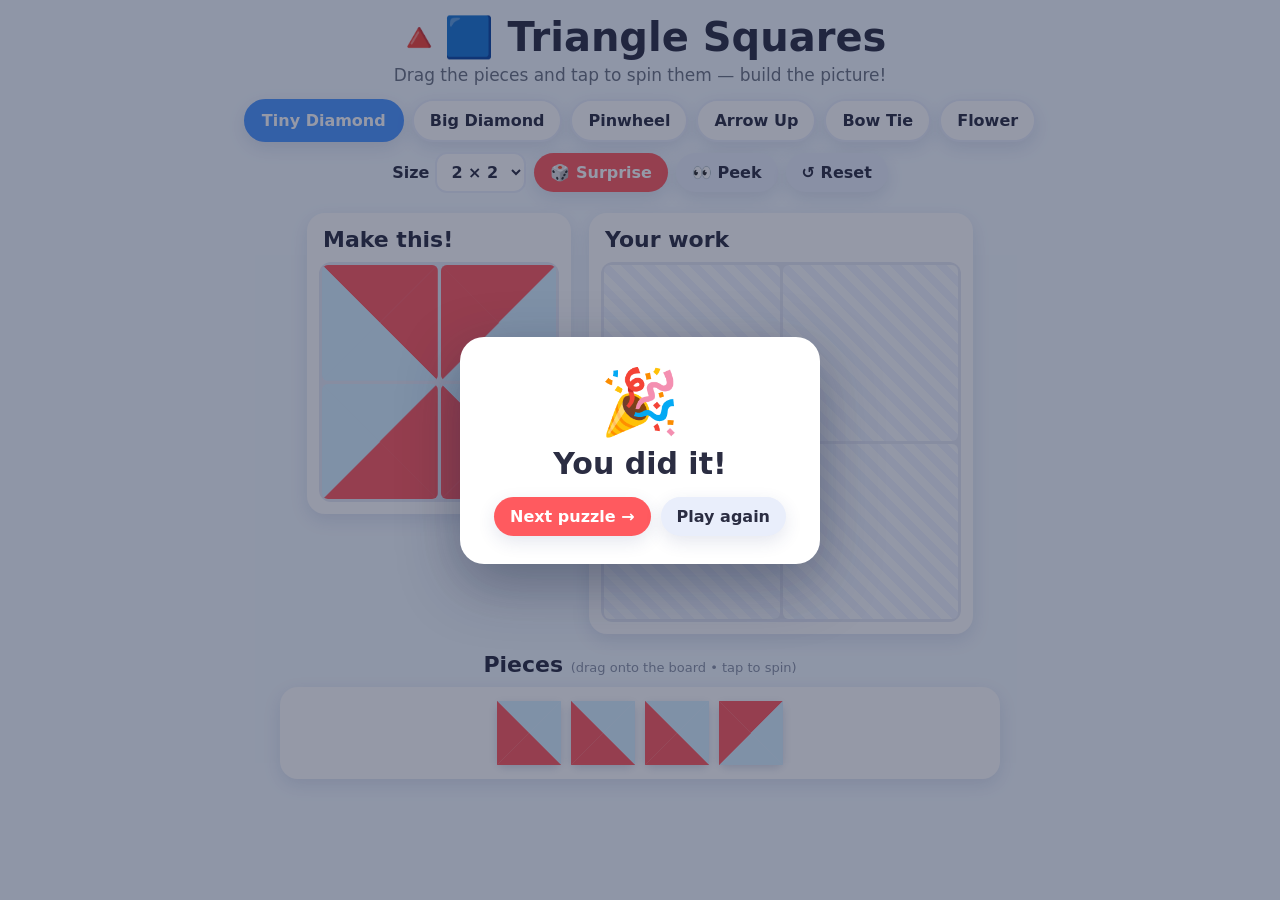
==== index.html @ a3f80c97 "Add Triangle Squares: kids puzzle web app A web app where kids build a target picture out of square " ====
<!DOCTYPE html>
<html lang="en">
<head>
  <meta charset="UTF-8" />
  <meta name="viewport" content="width=device-width, initial-scale=1.0, maximum-scale=1.0, user-scalable=no" />
  <title>Triangle Squares — Shape Builder</title>
  <link rel="stylesheet" href="styles.css" />
</head>
<body>
  <header class="topbar">
    <h1>🔺🟦 Triangle Squares</h1>
    <p class="tagline">Drag the pieces and tap to spin them — build the picture!</p>
  </header>

  <nav class="controls">
    <div class="control-group" id="levelButtons" aria-label="Choose a puzzle"></div>
    <div class="control-group">
      <label class="size-pick">
        Size
        <select id="sizeSelect">
          <option value="2">2 × 2</option>
          <option value="3" selected>3 × 3</option>
          <option value="4">4 × 4</option>
        </select>
      </label>
      <button id="surpriseBtn" class="btn btn-fun">🎲 Surprise</button>
      <button id="peekBtn" class="btn btn-soft" aria-pressed="false">👀 Peek</button>
      <button id="resetBtn" class="btn btn-soft">↺ Reset</button>
    </div>
  </nav>

  <main class="play-area">
    <section class="panel">
      <h2>Make this!</h2>
      <div id="targetGrid" class="grid target" aria-label="Target picture"></div>
    </section>

    <section class="panel">
      <h2>Your work</h2>
      <div id="boardGrid" class="grid board" aria-label="Your board"></div>
    </section>
  </main>

  <section class="tray-wrap">
    <h2>Pieces <span class="hint-text">(drag onto the board • tap to spin)</span></h2>
    <div id="tray" class="tray" aria-label="Pieces tray"></div>
  </section>

  <!-- Win celebration overlay -->
  <div id="winOverlay" class="win-overlay" hidden>
    <div class="win-card">
      <div class="win-emoji">🎉</div>
      <h2>You did it!</h2>
      <p id="winLevelName"></p>
      <div class="win-actions">
        <button id="nextBtn" class="btn btn-fun">Next puzzle →</button>
        <button id="playAgainBtn" class="btn btn-soft">Play again</button>
      </div>
    </div>
  </div>

  <!-- Floating drag layer -->
  <div id="dragLayer" class="drag-layer" aria-hidden="true"></div>

  <script src="levels.js"></script>
  <script src="app.js"></script>
</body>
</html>
---- styles.css ----
/* ===========================================================================
 * styles.css — kid-friendly, big-touch-targets, responsive
 * ========================================================================= */
:root {
  --bg: #f3f9ff;
  --panel: #ffffff;
  --ink: #2b2d42;
  --accent: #4d96ff;
  --fun: #ff5a5f;
  --soft: #e9eefb;
  --cell-line: #e6e9f5;
  --radius: 18px;
  --shadow: 0 6px 18px rgba(40, 60, 120, .12);
}

* { box-sizing: border-box; }

html, body {
  margin: 0;
  padding: 0;
  background: var(--bg);
  color: var(--ink);
  font-family: "Comic Sans MS", "Baloo 2", "Segoe UI", system-ui, sans-serif;
  -webkit-tap-highlight-color: transparent;
  touch-action: manipulation;
}

.topbar {
  text-align: center;
  padding: 14px 12px 4px;
}
.topbar h1 { margin: 0; font-size: clamp(24px, 5vw, 40px); }
.tagline { margin: 4px 0 0; color: #6b7280; font-size: clamp(13px, 2.6vw, 17px); }

/* ---- controls ---- */
.controls {
  display: flex;
  flex-wrap: wrap;
  gap: 10px 18px;
  justify-content: center;
  align-items: center;
  padding: 10px 12px;
}
.control-group { display: flex; flex-wrap: wrap; gap: 8px; align-items: center; }

.btn {
  border: none;
  border-radius: 999px;
  padding: 10px 16px;
  font-size: 16px;
  font-weight: 700;
  font-family: inherit;
  cursor: pointer;
  box-shadow: var(--shadow);
  transition: transform .08s ease, filter .12s ease;
}
.btn:active { transform: translateY(1px) scale(.97); }
.btn-fun  { background: var(--fun);   color: #fff; }
.btn-soft { background: var(--soft);  color: var(--ink); }
.btn-level { background: #fff; color: var(--ink); border: 2px solid var(--soft); }
.btn-level.active { background: var(--accent); color: #fff; border-color: var(--accent); }
.btn[aria-pressed="true"] { background: var(--accent); color: #fff; }

.size-pick { font-weight: 700; display: flex; align-items: center; gap: 6px; }
#sizeSelect {
  font-family: inherit; font-size: 16px; font-weight: 700;
  padding: 8px 10px; border-radius: 12px; border: 2px solid var(--soft);
  background: #fff; color: var(--ink);
}

/* ---- play area ---- */
.play-area {
  display: flex;
  flex-wrap: wrap;
  gap: 18px;
  justify-content: center;
  align-items: flex-start;
  padding: 10px 12px;
}
.panel {
  background: var(--panel);
  border-radius: var(--radius);
  box-shadow: var(--shadow);
  padding: 12px;
}
.panel h2, .tray-wrap h2 {
  margin: 2px 4px 10px;
  font-size: clamp(16px, 3vw, 22px);
}
.hint-text { font-size: 13px; color: #8a93a6; font-weight: 400; }

/* ---- grids ---- */
.grid {
  display: grid;
  gap: 3px;
  background: var(--cell-line);
  border-radius: 12px;
  padding: 3px;
  width: min(86vw, 360px);
  aspect-ratio: 1 / 1;
}
.target { width: min(60vw, 240px); }

.cell {
  position: relative;
  background: var(--cream);
  border-radius: 6px;
  overflow: hidden;
  aspect-ratio: 1 / 1;
}
.board .cell { background: #fbfdff; outline: 2px dashed transparent; }
.board .cell.empty { background: repeating-linear-gradient(45deg, #fbfdff, #fbfdff 8px, #f1f5ff 8px, #f1f5ff 16px); }
.board .cell.drop-hover { outline: 3px solid var(--accent); outline-offset: -3px; }
.board .cell.correct::after {
  content: "✓";
  position: absolute; top: 2px; right: 4px;
  font-size: 12px; color: #1c9c4d; font-weight: 900;
  text-shadow: 0 0 3px #fff, 0 0 3px #fff;
}

/* ghost overlay for "peek" */
.cell .peek-ghost { position: absolute; inset: 0; opacity: .28; pointer-events: none; }

/* ---- piece tile ---- */
.tile {
  width: 100%; height: 100%;
  display: block;
  cursor: grab;
  user-select: none;
  -webkit-user-select: none;
  touch-action: none;
}
.tile.dragging-src { opacity: .25; }
.tile.pop { animation: pop .22s ease; }
@keyframes pop {
  0% { transform: scale(1); }
  50% { transform: scale(1.16); }
  100% { transform: scale(1); }
}
.tile svg { width: 100%; height: 100%; display: block; }

/* ---- tray ---- */
.tray-wrap { padding: 6px 12px 28px; text-align: center; }
.tray {
  display: flex;
  flex-wrap: wrap;
  gap: 10px;
  justify-content: center;
  align-items: center;
  min-height: 90px;
  background: var(--panel);
  border-radius: var(--radius);
  box-shadow: var(--shadow);
  padding: 14px;
  margin: 0 auto;
  max-width: 720px;
}
.tray.drop-hover { outline: 3px solid var(--accent); outline-offset: -3px; }
.tray .tile {
  width: 64px; height: 64px;
  border-radius: 8px;
  box-shadow: 0 3px 8px rgba(40,60,120,.18);
}
.tray-empty { color: #9aa3b5; font-weight: 700; }

/* ---- drag layer ---- */
.drag-layer { position: fixed; inset: 0; pointer-events: none; z-index: 50; }
.drag-clone {
  position: fixed;
  width: 72px; height: 72px;
  margin: -36px 0 0 -36px;
  border-radius: 8px;
  box-shadow: 0 10px 22px rgba(40,60,120,.35);
  transform: scale(1.08);
  pointer-events: none;
}

/* ---- win overlay ---- */
.win-overlay {
  position: fixed; inset: 0; z-index: 100;
  background: rgba(20, 30, 60, .45);
  display: flex; align-items: center; justify-content: center;
  animation: fade .2s ease;
}
@keyframes fade { from { opacity: 0; } to { opacity: 1; } }
.win-card {
  background: #fff; border-radius: 24px; padding: 28px 34px; text-align: center;
  box-shadow: 0 20px 60px rgba(20,30,60,.4);
  animation: popin .35s cubic-bezier(.2,1.3,.5,1);
}
@keyframes popin { from { transform: scale(.7); opacity: 0; } to { transform: scale(1); opacity: 1; } }
.win-emoji { font-size: 64px; animation: wiggle 1s ease infinite; }
@keyframes wiggle { 0%,100% { transform: rotate(-8deg); } 50% { transform: rotate(8deg); } }
.win-card h2 { margin: 6px 0; font-size: 30px; }
.win-actions { display: flex; gap: 10px; justify-content: center; margin-top: 14px; }

/* confetti bits */
.confetti {
  position: fixed; top: -12px; width: 10px; height: 14px;
  z-index: 99; border-radius: 2px; pointer-events: none;
  animation: fall linear forwards;
}
@keyframes fall {
  to { transform: translateY(110vh) rotate(720deg); opacity: .9; }
}

@media (max-width: 540px) {
  .grid { width: min(92vw, 340px); }
  .target { width: min(46vw, 200px); }
  .tray .tile { width: 56px; height: 56px; }
}
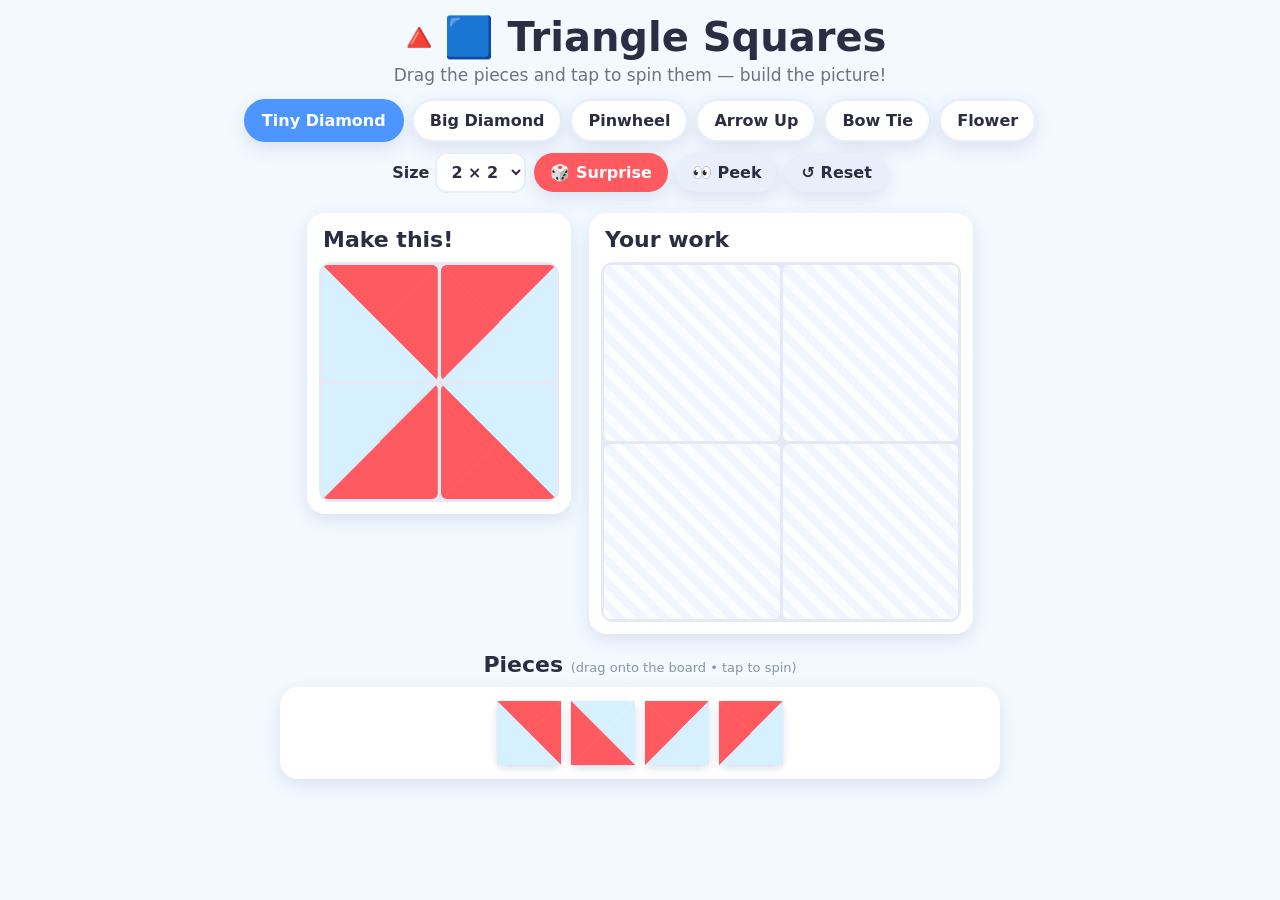
==== commit 776243c3: "Make win overlay hide reliably via .show class + bust cache Switch the win popup from the HTML hidde" ====
--- a/index.html
+++ b/index.html
@@ -4,7 +4,7 @@
   <meta charset="UTF-8" />
   <meta name="viewport" content="width=device-width, initial-scale=1.0, maximum-scale=1.0, user-scalable=no" />
   <title>Triangle Squares — Shape Builder</title>
-  <link rel="stylesheet" href="styles.css" />
+  <link rel="stylesheet" href="styles.css?v=3" />
 </head>
 <body>
   <header class="topbar">
@@ -47,7 +47,7 @@
   </section>
 
   <!-- Win celebration overlay -->
-  <div id="winOverlay" class="win-overlay" hidden>
+  <div id="winOverlay" class="win-overlay">
     <div class="win-card">
       <div class="win-emoji">🎉</div>
       <h2>You did it!</h2>
@@ -62,7 +62,7 @@
   <!-- Floating drag layer -->
   <div id="dragLayer" class="drag-layer" aria-hidden="true"></div>
 
-  <script src="levels.js"></script>
-  <script src="app.js"></script>
+  <script src="levels.js?v=3"></script>
+  <script src="app.js?v=3"></script>
 </body>
 </html>
--- a/styles.css
+++ b/styles.css
@@ -176,12 +176,15 @@
 }
 
 /* ---- win overlay ---- */
+/* Hidden by default; only shown when JS adds the `.show` class. */
 .win-overlay {
   position: fixed; inset: 0; z-index: 100;
   background: rgba(20, 30, 60, .45);
-  display: flex; align-items: center; justify-content: center;
+  display: none;
+  align-items: center; justify-content: center;
   animation: fade .2s ease;
 }
+.win-overlay.show { display: flex; }
 @keyframes fade { from { opacity: 0; } to { opacity: 1; } }
 .win-card {
   background: #fff; border-radius: 24px; padding: 28px 34px; text-align: center;
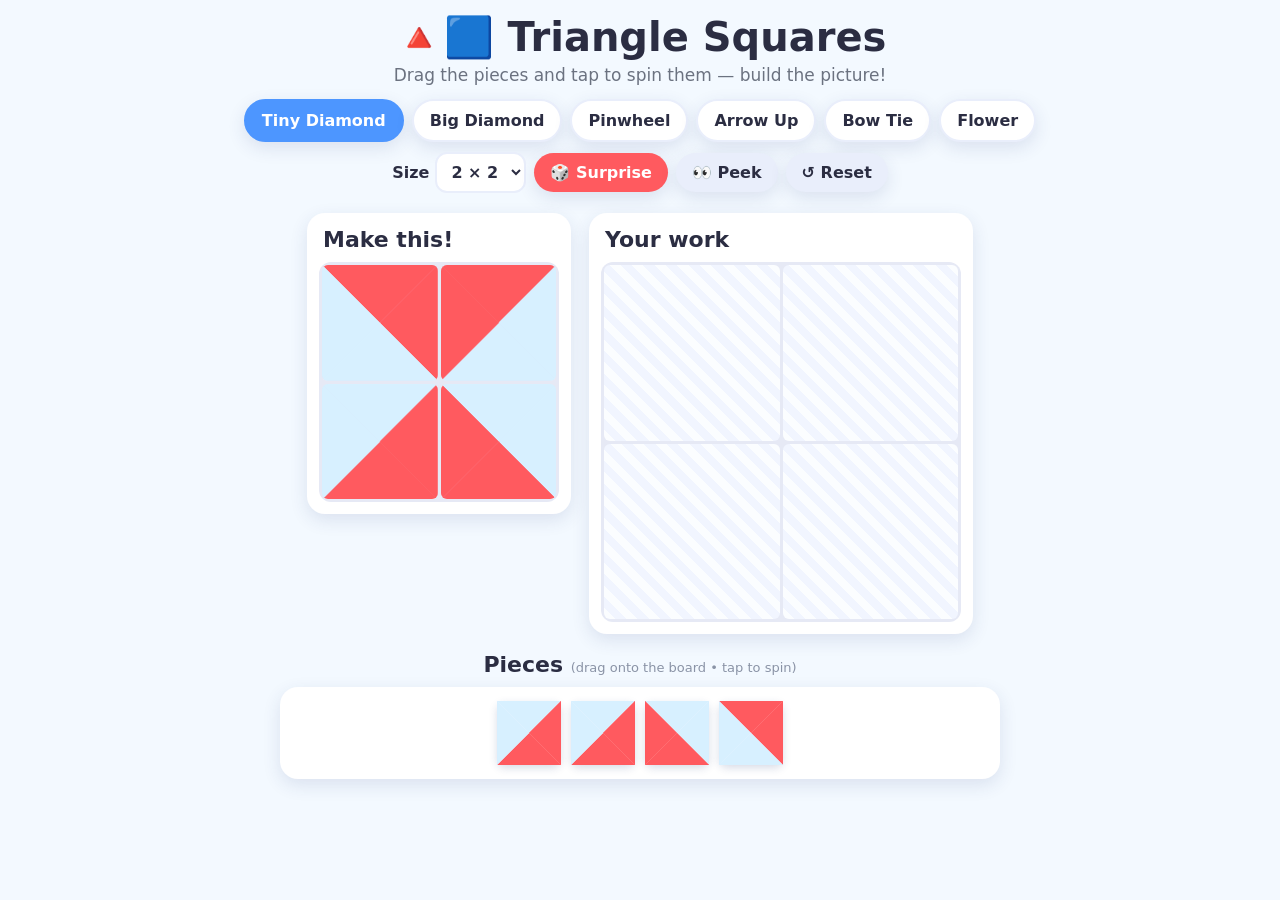
==== commit 8d265515: "Remove per-cell correct feedback Kids only get the win celebration when the whole picture is complet" ====
--- a/index.html
+++ b/index.html
@@ -4,7 +4,7 @@
   <meta charset="UTF-8" />
   <meta name="viewport" content="width=device-width, initial-scale=1.0, maximum-scale=1.0, user-scalable=no" />
   <title>Triangle Squares — Shape Builder</title>
-  <link rel="stylesheet" href="styles.css?v=3" />
+  <link rel="stylesheet" href="styles.css?v=4" />
 </head>
 <body>
   <header class="topbar">
@@ -62,7 +62,7 @@
   <!-- Floating drag layer -->
   <div id="dragLayer" class="drag-layer" aria-hidden="true"></div>
 
-  <script src="levels.js?v=3"></script>
-  <script src="app.js?v=3"></script>
+  <script src="levels.js?v=4"></script>
+  <script src="app.js?v=4"></script>
 </body>
 </html>
--- a/styles.css
+++ b/styles.css
@@ -111,12 +111,6 @@
 .board .cell { background: #fbfdff; outline: 2px dashed transparent; }
 .board .cell.empty { background: repeating-linear-gradient(45deg, #fbfdff, #fbfdff 8px, #f1f5ff 8px, #f1f5ff 16px); }
 .board .cell.drop-hover { outline: 3px solid var(--accent); outline-offset: -3px; }
-.board .cell.correct::after {
-  content: "✓";
-  position: absolute; top: 2px; right: 4px;
-  font-size: 12px; color: #1c9c4d; font-weight: 900;
-  text-shadow: 0 0 3px #fff, 0 0 3px #fff;
-}
 
 /* ghost overlay for "peek" */
 .cell .peek-ghost { position: absolute; inset: 0; opacity: .28; pointer-events: none; }
